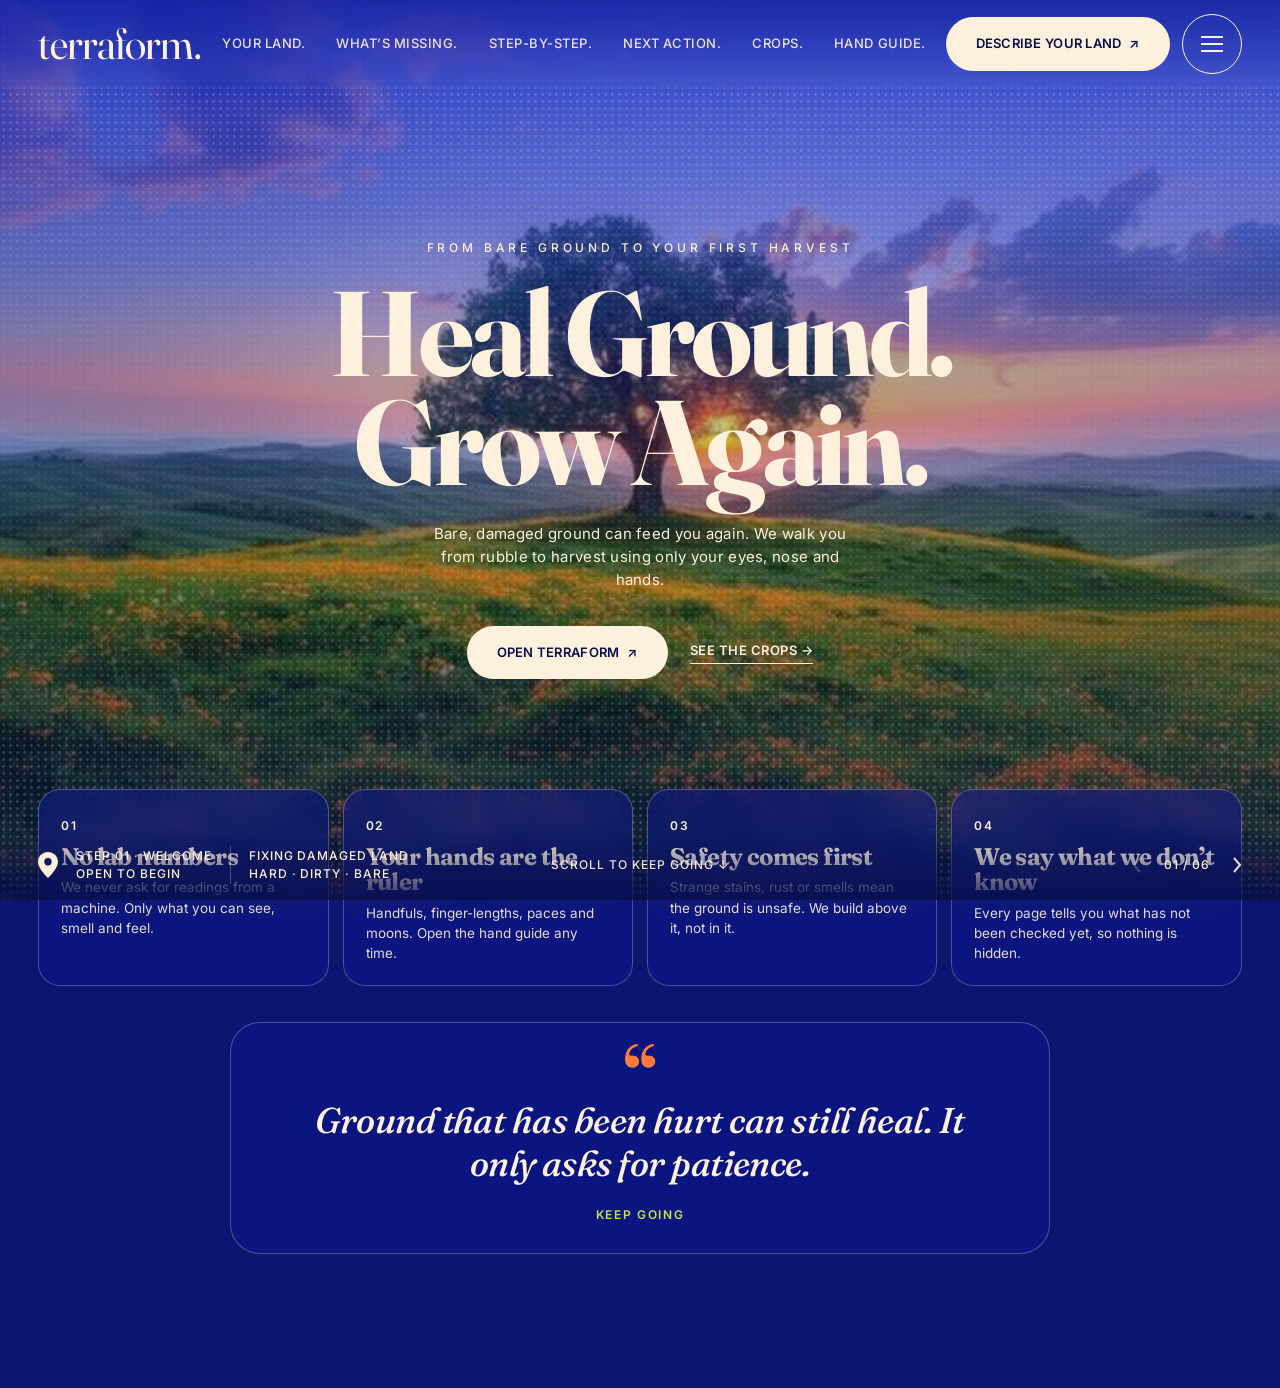
==== frontend/site/index.html @ 301af189 "refactor: organize into frontend and backend directories with unified launcher" ====
<!doctype html>
<html lang="en">
<head>
<meta charset="utf-8">
<meta name="viewport" content="width=device-width,initial-scale=1">
<title>Welcome · Terraform</title>
<meta name="description" content="Terraform: a plain-language guide from bare, damaged ground to a safe first harvest. No lab, no machines, no jargon.">
<link rel="preconnect" href="https://fonts.googleapis.com"><link rel="preconnect" href="https://fonts.gstatic.com" crossorigin>
<link href="https://fonts.googleapis.com/css2?family=Fraunces:opsz,wght@9..144,300..800&family=Inter:wght@400;500;600;700&display=swap" rel="stylesheet">
<link rel="stylesheet" href="assets/css/style.css">
</head>
<body class="bright" data-page="welcome">

<div class="bg" aria-hidden="true"></div>
<header class="top">
  <a class="brand" href="index.html" aria-label="Terraform home">terraform.</a>
  <nav class="nav" aria-label="Primary"><a href="input.html">Your land.</a><a href="analysis.html">What’s missing.</a><a href="protocol.html">Step-by-step.</a><a href="next-action.html">Next action.</a><a href="crops.html">Crops.</a><a href="#" data-open="guide">Hand guide.</a></nav>
  <div class="top-r">
    <a class="pill hide-s" href="input.html">Describe your land <span aria-hidden="true">↗</span></a>
    <button class="burger" id="burger" aria-label="Open menu"><i></i></button>
  </div>
</header>
<div class="menu" id="menu" role="dialog" aria-label="All pages">
  <div class="menu-top"><a class="brand" href="index.html">terraform.</a><button class="pill-ghost" data-close="menu">Close ✕</button></div>
  <ol><li><a href="index.html">Welcome</a></li><li><a href="input.html">Describe your land</a></li><li><a href="analysis.html">What’s missing</a></li><li><a href="protocol.html">Step-by-step fix</a></li><li><a href="next-action.html">Next action</a></li><li><a href="crops.html">Choose a crop</a></li><li><a href="timeframe.html">How long it takes</a></li><li><a href="planting.html">How to plant</a></li><li><a href="care-harvest.html">Care & harvest</a></li></ol>
  <p style="margin-top:30px"><a class="pill" href="#" data-open="guide">Open the hand guide ✋</a></p>
</div>
<div class="menu" id="guide" role="dialog" aria-label="Hand guide">
  <div class="menu-top"><a class="brand" href="index.html">terraform.</a><button class="pill-ghost" data-close="guide">Close ✕</button></div>
  <h2 class="display h-md" style="margin-bottom:10px">Your hands are the ruler.</h2>
  <p class="lede" style="margin-bottom:24px">This guide never asks for numbers from a machine. Every size is something you can measure with your body.</p>
  <ul class="guide-list"><li><b>A finger-length</b><span>From the tip of your pointing finger to where it meets your hand.</span></li><li><b>A hand’s span</b><span>Spread your hand wide, thumb tip to little-finger tip. About 20 cm.</span></li><li><b>A hand’s depth</b><span>As deep as your hand is long. Used for digging.</span></li><li><b>Knee-high</b><span>From the ground to your knee. About 45–50 cm.</span></li><li><b>Waist-high</b><span>From the ground to your waist. Good for climbing sticks.</span></li><li><b>A pace</b><span>One big step. About 1 metre.</span></li><li><b>A handful / two cupped palms</b><span>What one hand holds / what two hands cupped together hold.</span></li><li><b>A bucketful</b><span>A normal bucket, about 10 litres.</span></li><li><b>A wheelbarrow-load</b><span>A full wheelbarrow.</span></li><li><b>A sun</b><span>One day. “Ten suns” means ten days.</span></li><li><b>A moon</b><span>One moon cycle, about 4 weeks.</span></li><li><b>100 breaths / 500 paces</b><span>Used for short waits and walking times.</span></li></ul>
</div>
<main>

<section class="hero solo">
  <div class="center">
    <div class="eyebrow rv">From bare ground to your first harvest</div>
    <h1 class="display h-xl rv d1">Heal Ground.<br>Grow Again.</h1>
    <p class="lede rv d2" style="margin:0 auto">Bare, damaged ground can feed you again. We walk you from rubble to harvest using only your eyes, nose and hands.</p>
    <div class="ctas rv d3" style="justify-content:center"><a class="pill" href="input.html">Open Terraform <span aria-hidden="true">↗</span></a><a class="link-u" href="crops.html">See the crops →</a></div>
  </div>
</section>
<section class="rules" aria-label="Ground rules"><div class="rule"><span class="caps">01</span><h3>No lab numbers</h3><p>We never ask for readings from a machine. Only what you can see, smell and feel.</p></div><div class="rule"><span class="caps">02</span><h3>Your hands are the ruler</h3><p>Handfuls, finger-lengths, paces and moons. Open the hand guide any time.</p></div><div class="rule"><span class="caps">03</span><h3>Safety comes first</h3><p>Strange stains, rust or smells mean the ground is unsafe. We build above it, not in it.</p></div><div class="rule"><span class="caps">04</span><h3>We say what we don’t know</h3><p>Every page tells you what has not been checked yet, so nothing is hidden.</p></div></section>
<aside class="hope" aria-label="A reminder">
  <span class="hope-mark" aria-hidden="true">“</span>
  <p>Ground that has been hurt can still heal. It only asks for patience.</p>
  <span class="caps">Keep going</span>
</aside>
</main>

<footer class="bar">
  <div class="loc"><svg width="20" height="26" viewBox="0 0 20 26" fill="#fdf0dc"><path d="M10 0C4.5 0 0 4.4 0 9.8 0 17 10 26 10 26s10-9 10-16.2C20 4.4 15.5 0 10 0zm0 13.5a3.7 3.7 0 110-7.4 3.7 3.7 0 010 7.4z"/></svg><div>Step 01 · Welcome<b>Open to begin</b></div><i></i><div>Fixing damaged land<b>Hard · Dirty · Bare</b></div></div>
  <div class="mid">Scroll to keep going ↓</div>
  <div class="pager"><a class="off" aria-hidden="true"><svg width="10" height="16" viewBox="0 0 10 16" fill="none" stroke="#fdf0dc" stroke-width="2"><path d="M8 1L2 8l6 7"/></svg></a><span>01 / 06</span><a href="input.html" aria-label="Next step"><svg width="10" height="16" viewBox="0 0 10 16" fill="none" stroke="#fdf0dc" stroke-width="2"><path d="M2 1l6 7-6 7"/></svg></a></div>
</footer>
<script src="assets/js/app.js"></script>
</body>
</html>
---- frontend/site/assets/css/style.css ----
/* =========================================================
   TERRAFORM — front-end design system
   Type + palette modelled on the "elsewhere." reference:
   high-contrast display serif (Fraunces) + tracked uppercase
   sans (Inter), electric blue / cream / sunset orange,
   halftone dot texture, pill buttons.
   ========================================================= */
:root{
  --blue:#1a2bd0;
  --blue-deep:#0c1670;
  --blue-ink:#080f4d;
  --cream:#fdf0dc;
  --cream-2:#f6e2c4;
  --orange:#ff7a3d;
  --coral:#f2563a;
  --lime:#c4e04a;
  --leaf:#5aa83a;
  --line:rgba(253,240,220,.28);
  --serif:'Fraunces','DM Serif Display','Playfair Display',Georgia,'Times New Roman',serif;
  --sans:'Inter','Helvetica Neue',Arial,system-ui,sans-serif;
  --gut:clamp(18px,3vw,40px);
  --ease:cubic-bezier(.2,.7,.2,1);
}
*{box-sizing:border-box;margin:0;padding:0}
html{scroll-behavior:smooth}
body{
  font-family:var(--sans);color:var(--cream);background:var(--blue-deep);
  min-height:100vh;-webkit-font-smoothing:antialiased;line-height:1.5;
  padding-bottom:84px;
}
a{color:inherit;text-decoration:none}
button{font:inherit;color:inherit;background:none;border:0;cursor:pointer}
img,svg{display:block;max-width:100%}

/* ---------- backdrop: the single-tree photo, blue-washed + halftone ---------- */
.bg{position:fixed;inset:0;z-index:-3;background:#0c1670 url('../img/tree.jpg') center 62%/cover no-repeat}
.bg::before{ /* electric-blue wash */
  content:"";position:absolute;inset:0;
  background:
    linear-gradient(180deg,rgba(18,34,200,.86) 0%,rgba(20,38,205,.55) 38%,rgba(12,22,120,.35) 62%,rgba(8,15,77,.82) 100%);
}
.bg::after{ /* halftone dots */
  content:"";position:absolute;inset:0;
  background-image:radial-gradient(rgba(253,240,220,.42) 1.1px,transparent 1.6px);
  background-size:7px 7px;
  -webkit-mask-image:linear-gradient(180deg,#000 0%,rgba(0,0,0,.15) 45%,#000 100%);
          mask-image:linear-gradient(180deg,#000 0%,rgba(0,0,0,.15) 45%,#000 100%);
  opacity:.55;
}
body.dim .bg::before{background:linear-gradient(180deg,rgba(14,26,170,.94),rgba(10,18,110,.9) 50%,rgba(8,15,77,.95))}
body.dim .bg::after{opacity:.3}
body.bright .bg::before{
  background:linear-gradient(180deg,rgba(18,34,200,.82) 0%,rgba(20,38,205,.42) 34%,rgba(12,22,120,.06) 62%,rgba(8,15,77,.7) 100%);
}

/* ---------- header ---------- */
.top{
  position:sticky;top:0;z-index:50;display:grid;grid-template-columns:1fr auto 1fr;align-items:center;
  gap:20px;padding:14px var(--gut);
  background:linear-gradient(180deg,rgba(12,22,140,.55),rgba(12,22,140,0));
  backdrop-filter:blur(2px);
}
.brand{font-family:var(--serif);font-size:clamp(30px,3.4vw,44px);font-weight:400;letter-spacing:-.02em;
  font-variation-settings:'opsz' 144,'SOFT' 0;line-height:1;color:var(--cream);justify-self:start}
.nav{display:flex;gap:clamp(14px,2.4vw,36px);font-size:13px;font-weight:500;letter-spacing:.04em;text-transform:uppercase}
.nav a{position:relative;padding:6px 0;opacity:.92}
.nav a::after{content:"";position:absolute;left:0;right:0;bottom:0;height:1px;background:var(--cream);transform:scaleX(0);transform-origin:left;transition:transform .35s var(--ease)}
.nav a:hover::after,.nav a[aria-current="page"]::after{transform:scaleX(1)}
.top-r{display:flex;gap:12px;justify-self:end;align-items:center}
.pill,.pill-ghost{
  display:inline-flex;align-items:center;gap:8px;border-radius:999px;font-size:13px;font-weight:600;letter-spacing:.02em;
  text-transform:uppercase;padding:17px 30px;transition:transform .25s var(--ease),background .25s,color .25s;white-space:nowrap;
}
.pill{background:var(--cream);color:var(--blue-ink)}
.pill:hover{transform:translateY(-2px);background:#fff}
.pill.sm{padding:14px 24px;font-size:12px}
.pill-ghost{border:1px solid var(--cream);color:var(--cream)}
.pill-ghost:hover{background:var(--cream);color:var(--blue-ink)}
.burger{width:60px;height:60px;border:1px solid var(--cream);border-radius:50%;display:grid;place-items:center;transition:background .25s}
.burger:hover{background:rgba(253,240,220,.15)}
.burger i{display:block;width:22px;height:2px;background:var(--cream);box-shadow:0 -7px 0 var(--cream),0 7px 0 var(--cream)}

/* overlay menu */
.menu{position:fixed;inset:0;z-index:80;background:var(--blue);display:none;overflow:auto;padding:22px var(--gut) 60px}
.menu.open{display:block;animation:fade .35s var(--ease)}
.menu::before{content:"";position:absolute;inset:0;z-index:-1;background-image:radial-gradient(rgba(253,240,220,.18) 1.1px,transparent 1.6px);background-size:7px 7px}
.menu-top{display:flex;justify-content:space-between;align-items:center;margin-bottom:34px}
.menu ol{list-style:none;display:grid;grid-template-columns:repeat(auto-fill,minmax(280px,1fr));gap:0 40px;counter-reset:m}
.menu li{border-top:1px solid var(--line)}
.menu li a{display:flex;align-items:baseline;gap:16px;padding:20px 0;font-family:var(--serif);font-size:clamp(26px,3vw,40px);font-weight:600;letter-spacing:-.02em;line-height:1.05;transition:padding .3s var(--ease),color .3s}
.menu li a::before{counter-increment:m;content:counter(m,decimal-leading-zero);font-family:var(--sans);font-size:12px;font-weight:600;letter-spacing:.12em;opacity:.7}
.menu li a:hover{padding-left:14px;color:var(--lime)}
@keyframes fade{from{opacity:0}to{opacity:1}}

/* ---------- type ---------- */
.eyebrow{font-size:12px;font-weight:500;letter-spacing:.32em;text-transform:uppercase}
.display{font-family:var(--serif);font-weight:700;letter-spacing:-.035em;line-height:.9;color:var(--cream);
  font-variation-settings:'opsz' 144,'SOFT' 0}
.h-xl{font-size:clamp(58px,9.4vw,138px)}
.h-lg{font-size:clamp(44px,6.2vw,92px)}
.h-md{font-size:clamp(32px,3.6vw,52px);line-height:.98}
.h-sm{font-size:clamp(22px,2vw,28px);line-height:1.05;letter-spacing:-.02em}
.lede{font-size:15px;letter-spacing:.02em;line-height:1.55;max-width:46ch}
.caps{font-size:12px;font-weight:600;letter-spacing:.14em;text-transform:uppercase}
.link-u{font-size:13px;font-weight:600;letter-spacing:.04em;text-transform:uppercase;border-bottom:1px solid var(--cream);padding-bottom:3px}
.center{text-align:center}

/* ---------- layout ---------- */
main{padding:clamp(22px,4vw,56px) var(--gut) 40px;max-width:1360px;margin:0 auto}
.page-head{text-align:center;margin:clamp(10px,3vw,40px) auto clamp(28px,4vw,52px);max-width:900px}
.page-head .eyebrow{margin-bottom:22px}
.page-head .lede{margin:22px auto 0}
.grid{display:grid;gap:18px}
.g2{grid-template-columns:repeat(2,1fr)}
.g3{grid-template-columns:repeat(3,1fr)}
.g4{grid-template-columns:repeat(4,1fr)}

/* cream cards */
.card{background:var(--cream);color:var(--blue-ink);border-radius:26px;padding:clamp(22px,2.6vw,36px);position:relative}
.card h3{font-family:var(--serif);font-weight:700;letter-spacing:-.025em;line-height:1;font-size:clamp(24px,2.4vw,34px);margin-bottom:6px;font-variation-settings:'opsz' 144}
.card .sub{font-size:13px;opacity:.72;margin-bottom:20px;max-width:60ch}
.card.glass{background:rgba(12,22,140,.55);color:var(--cream);border:1px solid var(--line);backdrop-filter:blur(10px)}
.card.glass h3{color:var(--cream)}
.card.orange{background:var(--orange);color:var(--blue-ink)}
.card.lime{background:var(--lime);color:var(--blue-ink)}

/* forms */
.f-grid{display:grid;grid-template-columns:repeat(2,1fr);gap:16px 18px}
.f-grid .full{grid-column:1/-1}
.field{display:flex;flex-direction:column;gap:7px;min-width:0}
.field label,.lab{font-size:11px;font-weight:700;letter-spacing:.14em;text-transform:uppercase;color:var(--blue-deep)}
.field .hint{font-size:11.5px;opacity:.65;margin-top:-2px}
.in,select.in,textarea.in{
  width:100%;font:500 15px var(--sans);color:var(--blue-ink);background:#fff8ec;border:1.5px solid rgba(8,15,77,.18);
  border-radius:14px;padding:14px 16px;outline:none;transition:border .2s,box-shadow .2s;
}
.in:focus{border-color:var(--blue);box-shadow:0 0 0 4px rgba(26,43,208,.16)}
textarea.in{min-height:120px;resize:vertical}
.in::placeholder{color:rgba(8,15,77,.4)}
.chips{display:flex;flex-wrap:wrap;gap:8px}
.chip{position:relative}
.chip input{position:absolute;opacity:0;inset:0;cursor:pointer}
.chip span{display:inline-block;padding:10px 16px;border-radius:999px;border:1.5px solid rgba(8,15,77,.25);font-size:12.5px;font-weight:600;letter-spacing:.03em;transition:all .2s;background:transparent}
.chip input:checked + span{background:var(--blue);border-color:var(--blue);color:var(--cream)}
.chip input:focus-visible + span{box-shadow:0 0 0 4px rgba(26,43,208,.25)}
.range{display:flex;align-items:center;gap:14px}
.range input{flex:1;accent-color:var(--blue)}
.range output{min-width:46px;text-align:center;font-family:var(--serif);font-weight:700;font-size:26px}
.err{color:var(--coral);font-size:12px;font-weight:600;display:none}
.field.bad .in{border-color:var(--coral)}
.field.bad .err{display:block}
.form-sec{margin-bottom:18px}
.sec-no{font-size:11px;font-weight:700;letter-spacing:.2em;text-transform:uppercase;opacity:.6;margin-bottom:10px;display:block}

/* ---------- fixed bottom bar (hero footer in reference) ---------- */
.bar{
  position:fixed;left:0;right:0;bottom:0;z-index:40;display:grid;grid-template-columns:1fr auto 1fr;align-items:center;gap:16px;
  padding:16px var(--gut);font-size:12px;font-weight:500;letter-spacing:.08em;text-transform:uppercase;
  background:linear-gradient(0deg,rgba(8,15,77,.85),rgba(8,15,77,0));
}
.bar .loc{display:flex;gap:18px;align-items:center}
.bar .loc svg{flex:none}
.bar .loc i{width:1px;height:38px;background:var(--line)}
.bar .loc b{font-weight:500;display:block}
.bar .mid{opacity:.95}
.bar .pager{display:flex;gap:22px;align-items:center;justify-self:end}
.bar .pager a{opacity:.9;transition:transform .25s var(--ease)}
.bar .pager a:hover{transform:scale(1.25)}
.bar .pager .off{opacity:.25;pointer-events:none}

/* ---------- hero (login) ---------- */
.hero{display:grid;grid-template-columns:1.05fr .95fr;gap:clamp(24px,5vw,80px);align-items:center;min-height:calc(100vh - 210px)}
.hero .display{margin:22px 0 26px}
.hero .ctas{display:flex;gap:22px;align-items:center;margin-top:30px;flex-wrap:wrap}
.tabs2{display:inline-flex;background:rgba(8,15,77,.1);border-radius:999px;padding:4px;margin-bottom:22px}
.tabs2 button{padding:10px 22px;border-radius:999px;font-size:12px;font-weight:700;letter-spacing:.1em;text-transform:uppercase;color:var(--blue-ink)}
.tabs2 button.on{background:var(--blue);color:var(--cream)}
.row-between{display:flex;justify-content:space-between;align-items:center;gap:12px;font-size:12.5px}
.row-between a{border-bottom:1px solid currentColor}
.chk{display:flex;gap:9px;align-items:center;font-size:13px;font-weight:500}
.chk input{accent-color:var(--blue);width:16px;height:16px}

/* ---------- stats / meters ---------- */
.stat{padding:20px 22px;border-radius:22px;border:1px solid var(--line);background:rgba(12,22,140,.5);backdrop-filter:blur(8px)}
.stat .n{font-family:var(--serif);font-weight:700;font-size:clamp(36px,4vw,56px);line-height:1;letter-spacing:-.03em}
.stat .l{font-size:11px;letter-spacing:.16em;text-transform:uppercase;margin-top:8px;opacity:.85}
.ring{--p:0;width:170px;height:170px;border-radius:50%;display:grid;place-items:center;flex:none;
  background:conic-gradient(var(--orange) calc(var(--p)*1%),rgba(8,15,77,.14) 0)}
.ring::before{content:"";grid-area:1/1;width:134px;height:134px;border-radius:50%;background:var(--cream)}
.ring b{grid-area:1/1;position:relative;font-family:var(--serif);font-size:42px;font-weight:700;letter-spacing:-.03em}
.tag{display:inline-block;font-size:10.5px;font-weight:700;letter-spacing:.14em;text-transform:uppercase;padding:5px 10px;border-radius:999px;border:1.5px solid currentColor}
.tag.crit{background:var(--coral);border-color:var(--coral);color:#fff}
.tag.rec{background:var(--orange);border-color:var(--orange);color:var(--blue-ink)}
.tag.opt{color:var(--blue)}
.tag.ok{background:var(--leaf);border-color:var(--leaf);color:#fff}

/* gap list */
.gaps{list-style:none;display:grid;gap:10px}
.gap{display:grid;grid-template-columns:auto 1fr auto;gap:16px;align-items:center;padding:16px 18px;border-radius:18px;background:#fff8ec;border:1.5px solid rgba(8,15,77,.1)}
.gap h4{font-size:15px;font-weight:700;letter-spacing:-.005em}
.gap p{font-size:12.5px;opacity:.72;margin-top:2px}
.gap .ico{width:40px;height:40px;border-radius:50%;display:grid;place-items:center;background:var(--blue);color:var(--cream);font-family:var(--serif);font-weight:700}
.gap a{font-size:12px;font-weight:700;letter-spacing:.1em;text-transform:uppercase;color:var(--blue);border-bottom:1.5px solid var(--blue);white-space:nowrap}
.cat-h{display:flex;align-items:center;gap:14px;margin:26px 0 12px}
.cat-h:first-child{margin-top:0}
.cat-h span{font-size:11px;font-weight:700;letter-spacing:.2em;text-transform:uppercase}
.cat-h::after{content:"";flex:1;height:1px;background:rgba(8,15,77,.2)}

table.t{width:100%;border-collapse:collapse;font-size:13.5px}
table.t th{text-align:left;font-size:10.5px;letter-spacing:.16em;text-transform:uppercase;padding:0 12px 10px 0;opacity:.7}
table.t td{padding:14px 12px 14px 0;border-top:1px solid rgba(8,15,77,.16);vertical-align:top}
table.t td:first-child{font-weight:700}

/* ---------- protocol ---------- */
.seg{display:inline-flex;gap:6px;background:rgba(12,22,140,.55);border:1px solid var(--line);border-radius:999px;padding:5px;backdrop-filter:blur(8px)}
.seg button{padding:13px 26px;border-radius:999px;font-size:12px;font-weight:700;letter-spacing:.12em;text-transform:uppercase;transition:all .25s}
.seg button.on{background:var(--cream);color:var(--blue-ink)}
.progress{height:8px;border-radius:99px;background:rgba(253,240,220,.22);overflow:hidden}
.progress i{display:block;height:100%;width:0;background:var(--lime);border-radius:99px;transition:width .5s var(--ease)}
.steps{list-style:none;position:relative;display:grid;gap:14px;counter-reset:s}
.step{background:var(--cream);color:var(--blue-ink);border-radius:24px;display:grid;grid-template-columns:86px 1fr auto;gap:8px 20px;padding:22px 26px;align-items:start;transition:opacity .3s}
.step.done{opacity:.62}
.step.done h3{text-decoration:line-through;text-decoration-thickness:2px}
.step .no{font-family:var(--serif);font-weight:700;font-size:64px;line-height:.85;letter-spacing:-.05em;color:var(--blue)}
.step h3{font-family:var(--serif);font-weight:700;font-size:clamp(24px,2.4vw,32px);letter-spacing:-.025em;line-height:1}
.step .when{font-size:11px;font-weight:700;letter-spacing:.16em;text-transform:uppercase;opacity:.6;margin:6px 0 10px}
.step ul{padding-left:18px;font-size:14px;display:grid;gap:5px}
.step .verify{margin-top:14px;padding:12px 14px;border-radius:14px;background:rgba(26,43,208,.09);font-size:13px}
.step .verify b{font-size:10.5px;letter-spacing:.16em;text-transform:uppercase;display:block;margin-bottom:3px;color:var(--blue)}
.done-btn{width:46px;height:46px;border-radius:50%;border:2px solid var(--blue);display:grid;place-items:center;color:var(--blue);transition:all .2s}
.step.done .done-btn{background:var(--blue);color:var(--cream)}
.step .done-btn svg{opacity:0}
.step.done .done-btn svg{opacity:1}

/* ---------- next action ---------- */
.next-hero{display:grid;grid-template-columns:1.3fr 1fr;gap:18px;margin-bottom:18px}
.kanban{display:grid;grid-template-columns:repeat(3,1fr);gap:18px;align-items:start}
.col h3{display:flex;justify-content:space-between;font-size:12px;font-weight:700;letter-spacing:.18em;text-transform:uppercase;margin-bottom:14px;padding:0 4px}
.task{display:grid;grid-template-columns:auto 1fr;gap:12px;background:var(--cream);color:var(--blue-ink);border-radius:20px;padding:18px;margin-bottom:12px;cursor:pointer;transition:transform .25s var(--ease)}
.task:hover{transform:translateY(-3px)}
.task input{accent-color:var(--blue);width:18px;height:18px;margin-top:3px}
.task h4{font-size:15px;font-weight:700;line-height:1.25}
.task p{font-size:12.5px;opacity:.72;margin-top:4px}
.task .meta{display:flex;gap:8px;margin-top:10px;flex-wrap:wrap}
.task.done h4{text-decoration:line-through;opacity:.55}

/* ---------- crops ---------- */
.filters{display:flex;gap:8px;justify-content:center;flex-wrap:wrap;margin-bottom:28px}
.filters button{padding:12px 22px;border-radius:999px;border:1px solid var(--cream);font-size:12px;font-weight:700;letter-spacing:.12em;text-transform:uppercase;transition:all .2s}
.filters button.on,.filters button:hover{background:var(--cream);color:var(--blue-ink)}
.crops{display:grid;grid-template-columns:repeat(5,1fr);gap:16px}
.crop{position:relative;border-radius:26px;overflow:hidden;background:var(--cream);color:var(--blue-ink);display:flex;flex-direction:column;min-height:340px;transition:transform .35s var(--ease),box-shadow .35s}
.crop:hover{transform:translateY(-6px);box-shadow:0 24px 50px -18px rgba(0,0,40,.7)}
.crop .art{height:150px;position:relative;display:grid;place-items:center;overflow:hidden}
.crop .art::after{content:"";position:absolute;inset:0;background-image:radial-gradient(rgba(253,240,220,.55) 1.1px,transparent 1.6px);background-size:6px 6px;-webkit-mask-image:linear-gradient(135deg,#000,transparent 70%);mask-image:linear-gradient(135deg,#000,transparent 70%)}
.crop .art svg{width:86px;height:86px;position:relative;z-index:1;color:var(--cream)}
.crop .num{position:absolute;top:14px;left:18px;z-index:2;font-size:11px;font-weight:700;letter-spacing:.18em;color:var(--cream)}
.crop .body{padding:18px 20px 16px;display:flex;flex-direction:column;gap:8px;flex:1}
.crop h3{font-family:var(--serif);font-weight:700;letter-spacing:-.03em;font-size:27px;line-height:1;font-variation-settings:'opsz' 144}
.crop h3 a::after{content:"";position:absolute;inset:0;z-index:1}
.crop .sci{font-size:11.5px;font-style:italic;opacity:.65;margin-top:-4px}
.crop p{font-size:12.5px;opacity:.8;line-height:1.45}
.crop .tags{display:flex;gap:6px;flex-wrap:wrap;margin-top:auto}
.crop .tags .tag{font-size:9.5px;padding:4px 8px;color:var(--blue)}
.crop .quick{display:grid;grid-template-columns:1fr 1fr;gap:0;border-top:1px solid rgba(8,15,77,.15);position:relative;z-index:2;margin-top:8px}
.crop .quick a{padding:9px 0;font-size:10.5px;font-weight:700;letter-spacing:.1em;text-transform:uppercase;color:var(--blue);transition:color .2s}
.crop .quick a:hover{color:var(--coral)}
.crop.hide{display:none}

/* ---------- crop detail pages ---------- */
.crumb{font-size:12px;letter-spacing:.14em;text-transform:uppercase;display:flex;gap:10px;justify-content:center;opacity:.9;margin-bottom:20px}
.crumb a{border-bottom:1px solid var(--line)}
.switch{display:flex;gap:6px;overflow:auto;padding:4px 2px 14px;justify-content:center;flex-wrap:wrap}
.switch a{flex:none;padding:8px 14px;border-radius:999px;border:1px solid var(--line);font-size:11.5px;font-weight:600;letter-spacing:.06em;text-transform:uppercase;transition:all .2s}
.switch a:hover{border-color:var(--cream)}
.switch a.on{background:var(--cream);color:var(--blue-ink);border-color:var(--cream)}
.subnav{display:grid;grid-template-columns:repeat(4,1fr);gap:0;border:1px solid var(--cream);border-radius:999px;overflow:hidden;margin:6px auto 30px;max-width:820px;backdrop-filter:blur(8px);background:rgba(12,22,140,.4)}
.subnav a{text-align:center;padding:16px 10px;font-size:12px;font-weight:700;letter-spacing:.12em;text-transform:uppercase;border-right:1px solid var(--line);transition:background .2s}
.subnav a:last-child{border-right:0}
.subnav a:hover{background:rgba(253,240,220,.15)}
.subnav a.on{background:var(--cream);color:var(--blue-ink)}
.facts{display:grid;grid-template-columns:repeat(4,1fr);gap:14px;margin-bottom:18px}
.gantt{display:grid;gap:12px}
.g-row{display:grid;grid-template-columns:190px 1fr 90px;gap:16px;align-items:center}
.g-row .nm{font-weight:700;font-size:14px}
.g-row .nm small{display:block;font-weight:500;opacity:.65;font-size:11.5px;margin-top:2px}
.g-track{position:relative;height:36px;border-radius:99px;background:rgba(8,15,77,.09);overflow:hidden}
.g-bar{position:absolute;top:0;bottom:0;border-radius:99px;display:flex;align-items:center;padding:0 14px;font-size:11px;font-weight:700;letter-spacing:.08em;color:#fff;white-space:nowrap;transform-origin:left;animation:grow .9s var(--ease) both}
@keyframes grow{from{transform:scaleX(0)}}
.g-row .wk{font-size:12px;font-weight:700;text-align:right;letter-spacing:.06em}
.g-scale{display:grid;grid-template-columns:190px 1fr 90px;gap:16px;margin-bottom:6px;font-size:10.5px;letter-spacing:.12em;text-transform:uppercase;opacity:.65}
.g-scale div:nth-child(2){display:flex;justify-content:space-between}
.spec{display:grid;grid-template-columns:repeat(2,1fr);gap:12px}
.spec div{padding:14px 16px;border-radius:16px;background:#fff8ec;border:1.5px solid rgba(8,15,77,.1)}
.spec b{display:block;font-size:10.5px;letter-spacing:.16em;text-transform:uppercase;opacity:.6;margin-bottom:4px}
.spec span{font-family:var(--serif);font-weight:700;font-size:21px;letter-spacing:-.02em;line-height:1.1}
.olist{list-style:none;counter-reset:o;display:grid;gap:12px}
.olist li{counter-increment:o;display:grid;grid-template-columns:44px 1fr;gap:14px;font-size:14px;align-items:start}
.olist li::before{content:counter(o);width:36px;height:36px;border-radius:50%;background:var(--blue);color:var(--cream);display:grid;place-items:center;font-family:var(--serif);font-weight:700;font-size:17px}
.olist li b{display:block;font-size:15px;margin-bottom:2px}
.note{font-size:12px;opacity:.75;margin-top:18px;padding-top:14px;border-top:1px dashed currentColor}
.sec-title{display:flex;align-items:baseline;gap:16px;margin:46px 0 16px}
.sec-title .display{font-size:clamp(34px,4.4vw,64px)}
.sec-title span{font-size:12px;letter-spacing:.2em;text-transform:uppercase}
.callout{display:flex;gap:14px;align-items:flex-start;padding:16px 18px;border-radius:18px;background:var(--orange);color:var(--blue-ink);font-size:13.5px;font-weight:500;margin-top:16px}
.callout svg{flex:none;margin-top:2px}

.foot{text-align:center;font-size:11.5px;letter-spacing:.12em;text-transform:uppercase;opacity:.7;margin:48px 0 0}

/* reveal */
.rv{opacity:0;transform:translateY(18px);animation:rv .8s var(--ease) forwards}
.rv.d1{animation-delay:.08s}.rv.d2{animation-delay:.16s}.rv.d3{animation-delay:.24s}.rv.d4{animation-delay:.32s}
@keyframes rv{to{opacity:1;transform:none}}
@media (prefers-reduced-motion:reduce){*{animation:none!important;transition:none!important}.rv{opacity:1;transform:none}}

/* ---------- responsive ---------- */
@media (max-width:1180px){.crops{grid-template-columns:repeat(3,1fr)}.nav{display:none}.top{grid-template-columns:1fr auto}}
@media (max-width:900px){
  .hero,.next-hero,.g2,.kanban{grid-template-columns:1fr}
  .g3,.g4,.facts{grid-template-columns:repeat(2,1fr)}
  .crops{grid-template-columns:repeat(2,1fr)}
  .step{grid-template-columns:56px 1fr}.step .no{font-size:44px}.step .done-btn{grid-column:2;justify-self:start}
  .g-row,.g-scale{grid-template-columns:1fr}.g-row .wk{text-align:left}.g-scale{display:none}
  .subnav{grid-template-columns:repeat(2,1fr);border-radius:26px}.subnav a:nth-child(2){border-right:0}.subnav a:nth-child(-n+2){border-bottom:1px solid var(--line)}
  .bar{grid-template-columns:1fr auto}.bar .mid{display:none}
  .pill.hide-s{display:none}
}
@media (max-width:560px){
  .f-grid,.spec{grid-template-columns:1fr}.crops,.g3,.g4,.facts{grid-template-columns:1fr}
  .bar .loc i,.bar .loc div:last-child{display:none}
  .ring{width:130px;height:130px}.ring::before{width:102px;height:102px}.ring b{font-size:32px}
}

/* refinements */
.hero .display{font-size:clamp(52px,7.4vw,116px)}
.hero{min-height:calc(100vh - 230px)}
.crop .quick{padding:0 20px}
.stat{display:flex;flex-direction:column;justify-content:center}

/* welcome (no login) */
.hero.solo{grid-template-columns:1fr;justify-items:center;min-height:calc(100vh - 260px)}
.hero.solo .display{font-size:clamp(56px,9.4vw,138px)}
.hero.solo .ctas{margin-top:34px}
/* hope quote band */
.hope{max-width:820px;margin:clamp(40px,6vw,80px) auto 10px;text-align:center;padding:34px 30px 28px;border-radius:30px;
  background:rgba(12,22,140,.55);border:1px solid var(--line);backdrop-filter:blur(10px);position:relative}
.hope-mark{display:block;font-family:var(--serif);font-weight:700;font-size:72px;line-height:.5;height:34px;color:var(--orange)}
.hope p{font-family:var(--serif);font-weight:500;font-style:italic;font-size:clamp(22px,2.8vw,36px);line-height:1.2;letter-spacing:-.015em;color:var(--cream);margin:8px auto 16px;max-width:30ch}
.hope .caps{color:var(--lime)}

/* ===== plain-language edition ===== */
.guide-list{list-style:none;display:grid;grid-template-columns:repeat(auto-fill,minmax(300px,1fr));gap:0 40px;max-width:1100px}
.guide-list li{display:grid;grid-template-columns:200px 1fr;gap:16px;padding:16px 0;border-top:1px solid var(--line);font-size:14px}
.guide-list b{font-family:var(--serif);font-size:22px;letter-spacing:-.02em;font-weight:600;line-height:1.1}
@media (max-width:560px){.guide-list li{grid-template-columns:1fr;gap:4px}}
.rules{display:grid;grid-template-columns:repeat(4,1fr);gap:14px;margin:10px auto 0}
.rule{padding:22px;border-radius:22px;background:rgba(12,22,140,.55);border:1px solid var(--line);backdrop-filter:blur(10px)}
.rule h3{font-family:var(--serif);font-weight:700;font-size:24px;letter-spacing:-.025em;line-height:1.05;margin:8px 0}
.rule p{font-size:13.5px;opacity:.9}
@media (max-width:900px){.rules{grid-template-columns:repeat(2,1fr)}}
@media (max-width:560px){.rules{grid-template-columns:1fr}}
.field .how{font-size:10.5px;letter-spacing:.1em;color:var(--blue);border-bottom:1px solid currentColor;margin-left:6px;font-weight:700}
.verdict{display:flex;flex-direction:column;justify-content:center}
.verdict.danger{background:var(--coral);color:#fff}
.verdict.careful{background:var(--orange);color:var(--blue-ink)}
.verdict h3{color:inherit}
dl.kv{display:grid;grid-template-columns:140px 1fr;gap:0;font-size:14px}
dl.kv dt{font-size:10.5px;font-weight:700;letter-spacing:.14em;text-transform:uppercase;opacity:.65;padding:12px 12px 12px 0;border-top:1px solid rgba(8,15,77,.14)}
dl.kv dd{padding:11px 0;border-top:1px solid rgba(8,15,77,.14)}
dl.kv dd i{opacity:.5}
.kv-row{display:grid;grid-template-columns:110px 1fr;gap:12px;padding:12px 0;border-top:1px solid rgba(8,15,77,.25);font-size:14px;margin-top:10px}
.kv-row b{font-size:10.5px;letter-spacing:.14em;text-transform:uppercase;opacity:.7}
details.how{border-top:1px solid rgba(8,15,77,.16);padding:4px 0}
details.how summary{cursor:pointer;font-weight:700;font-size:15px;padding:12px 0;list-style:none;display:flex;justify-content:space-between;gap:12px}
details.how summary::after{content:"+";font-family:var(--serif);font-size:22px;line-height:1}
details.how[open] summary::after{content:"–"}
details.how p{font-size:14px;margin:0 0 10px;opacity:.85}
details.how a{display:inline-block;margin-bottom:12px}
.recipe{display:grid;gap:10px;margin-top:14px}
.recipe div{display:grid;grid-template-columns:54px 1fr;gap:14px;align-items:center;font-size:14.5px}
.recipe b{font-family:var(--serif);font-weight:700;font-size:44px;line-height:1;letter-spacing:-.04em}
.ready-grid{display:grid;grid-template-columns:repeat(3,1fr);gap:14px}
.ready{display:grid;grid-template-columns:auto 1fr;gap:14px;padding:18px;border-radius:20px;background:#fff8ec;border:1.5px solid rgba(8,15,77,.12);cursor:pointer;transition:border .2s,background .2s}
.ready.on{border-color:var(--leaf);background:#f2fbe0}
.ready input{width:22px;height:22px;accent-color:var(--leaf);margin-top:3px}
.ready h4{font-family:var(--serif);font-size:24px;font-weight:700;letter-spacing:-.02em;line-height:1.05;margin:4px 0 8px}
.ready p{font-size:13.5px}
.ready .pass{margin-top:8px;opacity:.85}
@media (max-width:900px){.ready-grid{grid-template-columns:1fr}}
.callout.good{background:var(--lime)}
.mile{list-style:none;display:grid;grid-template-columns:repeat(4,1fr);gap:14px;margin-top:14px}
.mile li{padding:16px;border-radius:18px;border:1px solid var(--line);font-size:13.5px}
.mile b{display:block;font-family:var(--serif);font-size:22px;letter-spacing:-.02em;margin-bottom:6px;color:var(--lime)}
@media (max-width:900px){.mile{grid-template-columns:repeat(2,1fr)}}
@media (max-width:560px){.mile{grid-template-columns:1fr}}
.rot{list-style:none;display:grid;gap:10px}
.rot li{padding:14px 16px;border-radius:16px;border:1.5px solid rgba(8,15,77,.25);font-size:13.5px;position:relative}
.rot li b{display:block;font-size:15px}
.rot li.on{background:var(--blue-ink);color:var(--cream);border-color:var(--blue-ink)}
.rot li.next{background:var(--cream);border-color:var(--blue-ink);border-width:2px}
.rot li em{position:absolute;right:14px;top:14px;font-style:normal;font-size:10px;font-weight:700;letter-spacing:.14em;text-transform:uppercase}
.tbl-wrap{overflow-x:auto}
table.t.on-dark td{border-top-color:var(--line)}
table.t.on-dark th{opacity:.8}
table.t td{min-width:140px}
.crop .sci{font-style:normal;letter-spacing:.02em}
.rules+.hope{margin-top:36px}
[hidden]{display:none!important}
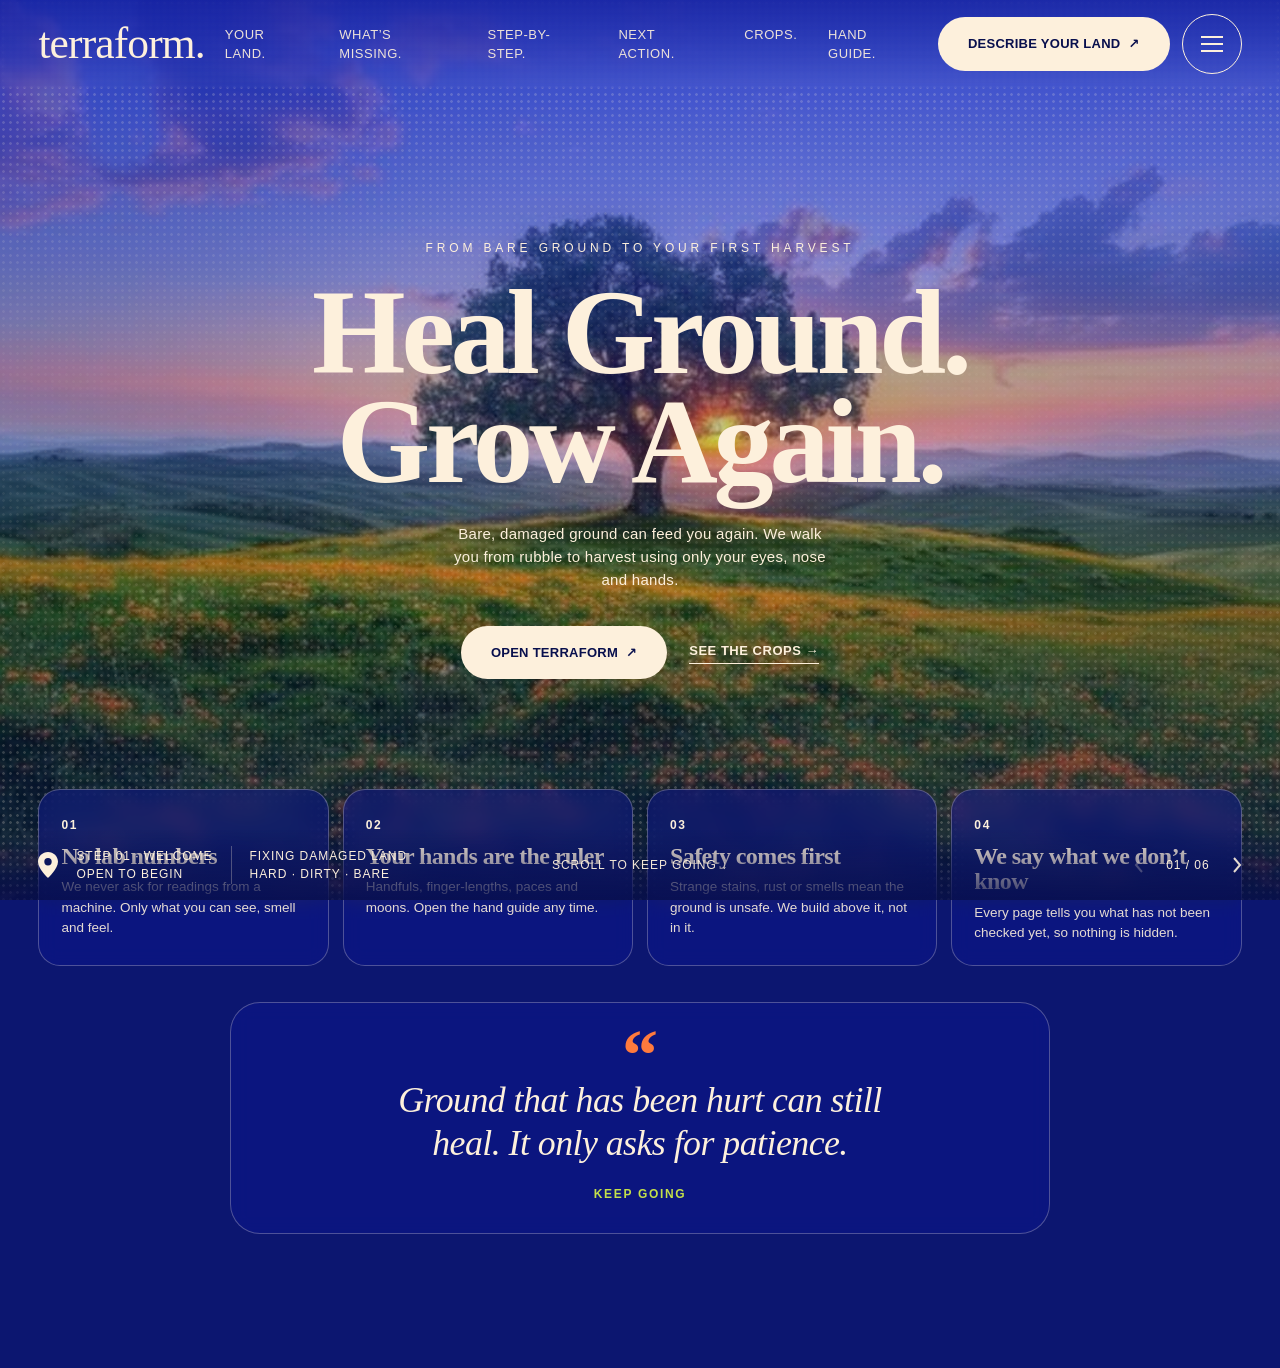
==== commit 5a7e2935: "perf(offline): eliminate all external online font and network dependencies for 100% offline isolatio" ====
--- a/frontend/site/index.html
+++ b/frontend/site/index.html
@@ -5,8 +5,6 @@
 <meta name="viewport" content="width=device-width,initial-scale=1">
 <title>Welcome · Terraform</title>
 <meta name="description" content="Terraform: a plain-language guide from bare, damaged ground to a safe first harvest. No lab, no machines, no jargon.">
-<link rel="preconnect" href="https://fonts.googleapis.com"><link rel="preconnect" href="https://fonts.gstatic.com" crossorigin>
-<link href="https://fonts.googleapis.com/css2?family=Fraunces:opsz,wght@9..144,300..800&family=Inter:wght@400;500;600;700&display=swap" rel="stylesheet">
 <link rel="stylesheet" href="assets/css/style.css">
 </head>
 <body class="bright" data-page="welcome">
@@ -30,6 +28,9 @@
   <h2 class="display h-md" style="margin-bottom:10px">Your hands are the ruler.</h2>
   <p class="lede" style="margin-bottom:24px">This guide never asks for numbers from a machine. Every size is something you can measure with your body.</p>
   <ul class="guide-list"><li><b>A finger-length</b><span>From the tip of your pointing finger to where it meets your hand.</span></li><li><b>A hand’s span</b><span>Spread your hand wide, thumb tip to little-finger tip. About 20 cm.</span></li><li><b>A hand’s depth</b><span>As deep as your hand is long. Used for digging.</span></li><li><b>Knee-high</b><span>From the ground to your knee. About 45–50 cm.</span></li><li><b>Waist-high</b><span>From the ground to your waist. Good for climbing sticks.</span></li><li><b>A pace</b><span>One big step. About 1 metre.</span></li><li><b>A handful / two cupped palms</b><span>What one hand holds / what two hands cupped together hold.</span></li><li><b>A bucketful</b><span>A normal bucket, about 10 litres.</span></li><li><b>A wheelbarrow-load</b><span>A full wheelbarrow.</span></li><li><b>A sun</b><span>One day. “Ten suns” means ten days.</span></li><li><b>A moon</b><span>One moon cycle, about 4 weeks.</span></li><li><b>100 breaths / 500 paces</b><span>Used for short waits and walking times.</span></li></ul>
+  <h2 class="display h-md" style="margin:36px 0 10px">In-field hand checks.</h2>
+  <p class="lede" style="margin-bottom:24px">No lab needed. Test your patch right now with your eyes, hands, a stick, and rainwater.</p>
+  <ul class="guide-list"><li><b>Dig a hand’s depth</b><span>Dig a hole a hand’s depth deep. Look underneath: is it clean soil, rubble, smelly/stained earth, or rock hard?</span></li><li><b>Smell after rain</b><span>Crouch down after rain. Earthy is healthy; sour, rotten egg, or fuel smell warns of poison.</span></li><li><b>Water drainage</b><span>Watch rain puddles. Fast soaking is good; sitting for days means waterlogged roots.</span></li><li><b>Squeeze test</b><span>Squeeze damp soil. Breadcrumbs = good loam; ribbon longer than 2 thumb joints = heavy clay; runs loose = sand.</span></li><li><b>Squish test</b><span>Squeeze wet handful hard. Springy like a sponge = living soil; rock hard = exhausted; slimy = suffocating.</span></li><li><b>Stick push test</b><span>Push a thumb-thick green stick straight down with body weight. Less than a hand-width = ground is packed too hard for roots.</span></li><li><b>Rainwater jar test</b><span>Shake a handful of soil in a clear jar of rainwater. Wait 100 breaths. Check for oily rainbow sheen or fuel smells.</span></li><li><b>Sprout test</b><span>Plant bean seeds in site cup vs clean soil cup side-by-side. Curled or blackened leaf tips warn of toxins.</span></li></ul>
 </div>
 <main>
 
--- a/frontend/site/assets/css/style.css
+++ b/frontend/site/assets/css/style.css
@@ -16,8 +16,8 @@
   --lime:#c4e04a;
   --leaf:#5aa83a;
   --line:rgba(253,240,220,.28);
-  --serif:'Fraunces','DM Serif Display','Playfair Display',Georgia,'Times New Roman',serif;
-  --sans:'Inter','Helvetica Neue',Arial,system-ui,sans-serif;
+  --serif:'Fraunces',-apple-system-ui-serif,'Charter','Bitstream Charter','Cambria','Georgia','Palatino','Playfair Display','Times New Roman',serif;
+  --sans:'Inter',-apple-system,BlinkMacSystemFont,'Segoe UI',Roboto,'Oxygen','Ubuntu','Cantarell','Fira Sans','Droid Sans','Helvetica Neue',Arial,system-ui,sans-serif;
   --gut:clamp(18px,3vw,40px);
   --ease:cubic-bezier(.2,.7,.2,1);
 }
@@ -359,7 +359,7 @@
 .rule p{font-size:13.5px;opacity:.9}
 @media (max-width:900px){.rules{grid-template-columns:repeat(2,1fr)}}
 @media (max-width:560px){.rules{grid-template-columns:1fr}}
-.field .how{font-size:10.5px;letter-spacing:.1em;color:var(--blue);border-bottom:1px solid currentColor;margin-left:6px;font-weight:700}
+.field .how{font-size:10.5px;letter-spacing:.1em;color:var(--blue);border-bottom:1px solid currentColor;margin-left:6px;font-weight:700;cursor:pointer}
 .verdict{display:flex;flex-direction:column;justify-content:center}
 .verdict.danger{background:var(--coral);color:#fff}
 .verdict.careful{background:var(--orange);color:var(--blue-ink)}
@@ -406,3 +406,11 @@
 .crop .sci{font-style:normal;letter-spacing:.02em}
 .rules+.hope{margin-top:36px}
 [hidden]{display:none!important}
+
+@keyframes autofill-glow {
+  0% { background: rgba(196, 224, 74, 0.45); box-shadow: 0 0 12px rgba(196, 224, 74, 0.6); }
+  100% { background: inherit; box-shadow: none; }
+}
+.autofilled {
+  animation: autofill-glow 1.8s ease-out;
+}
